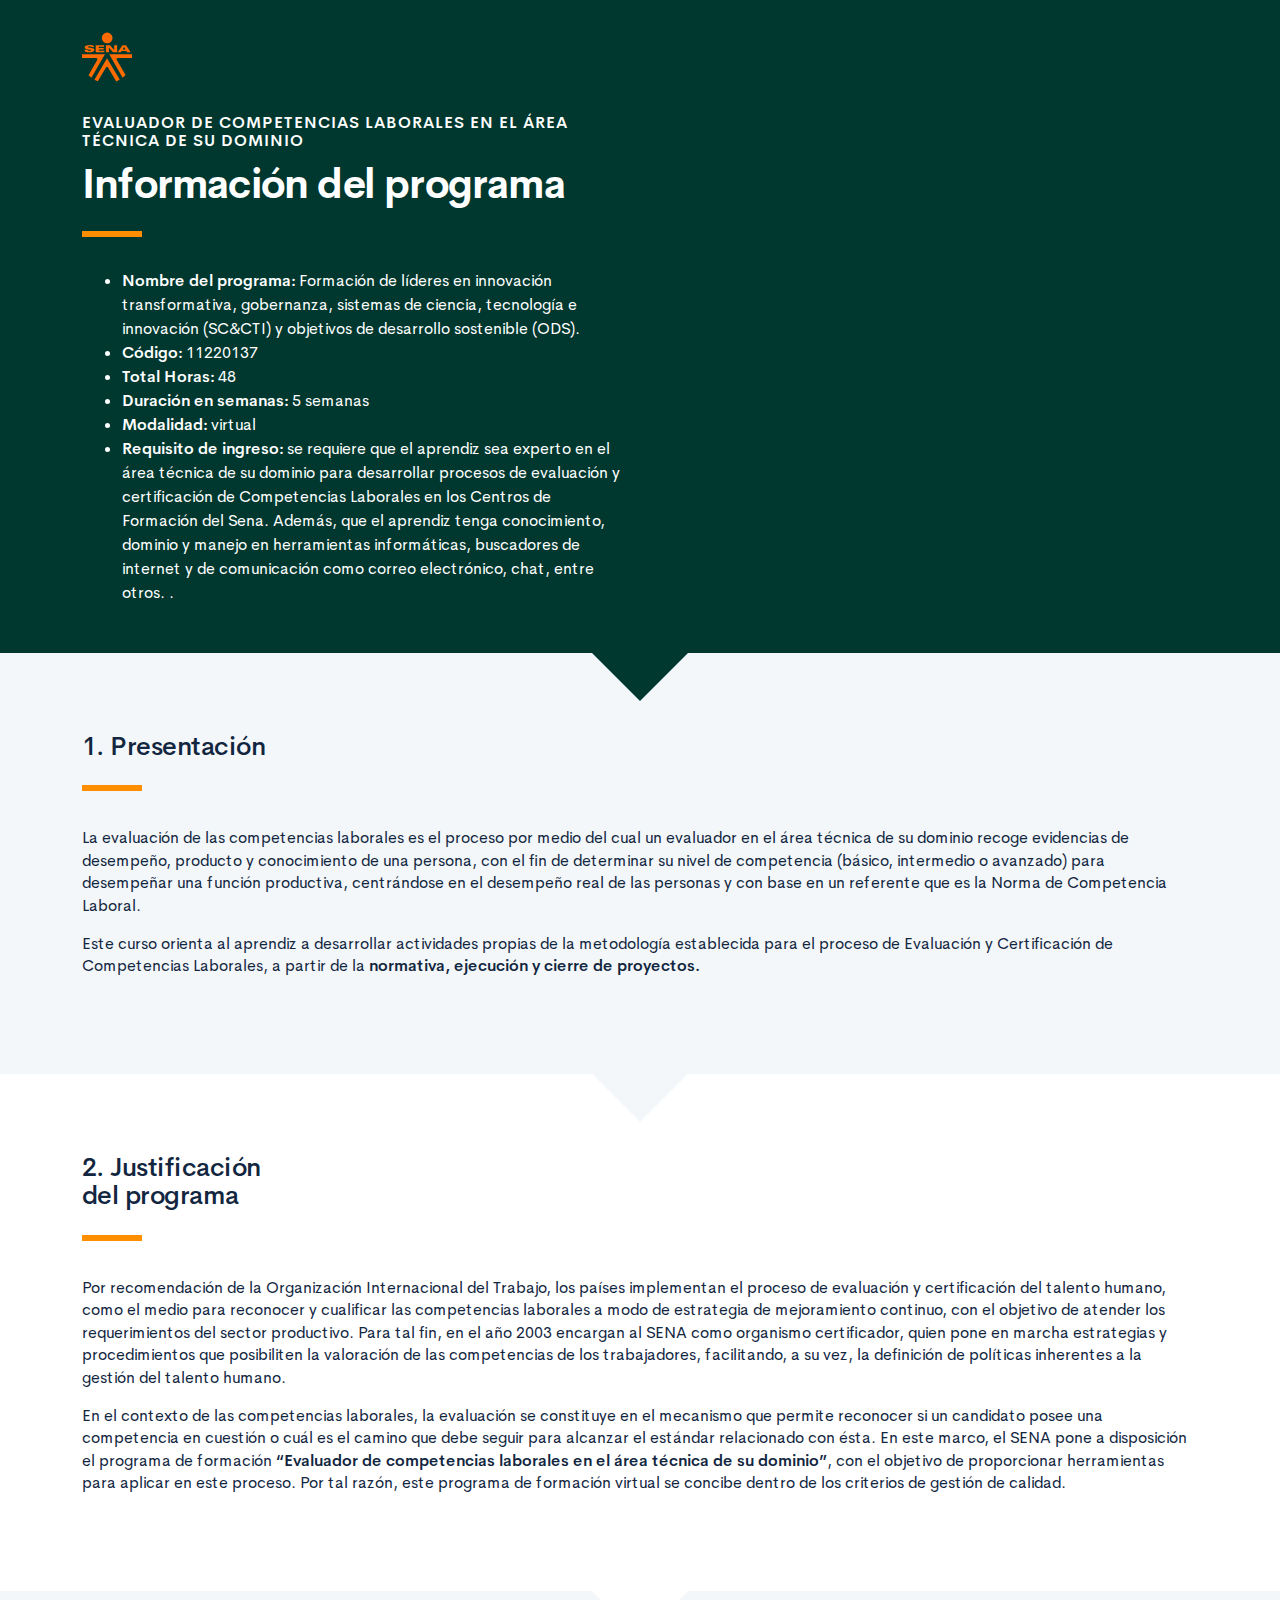
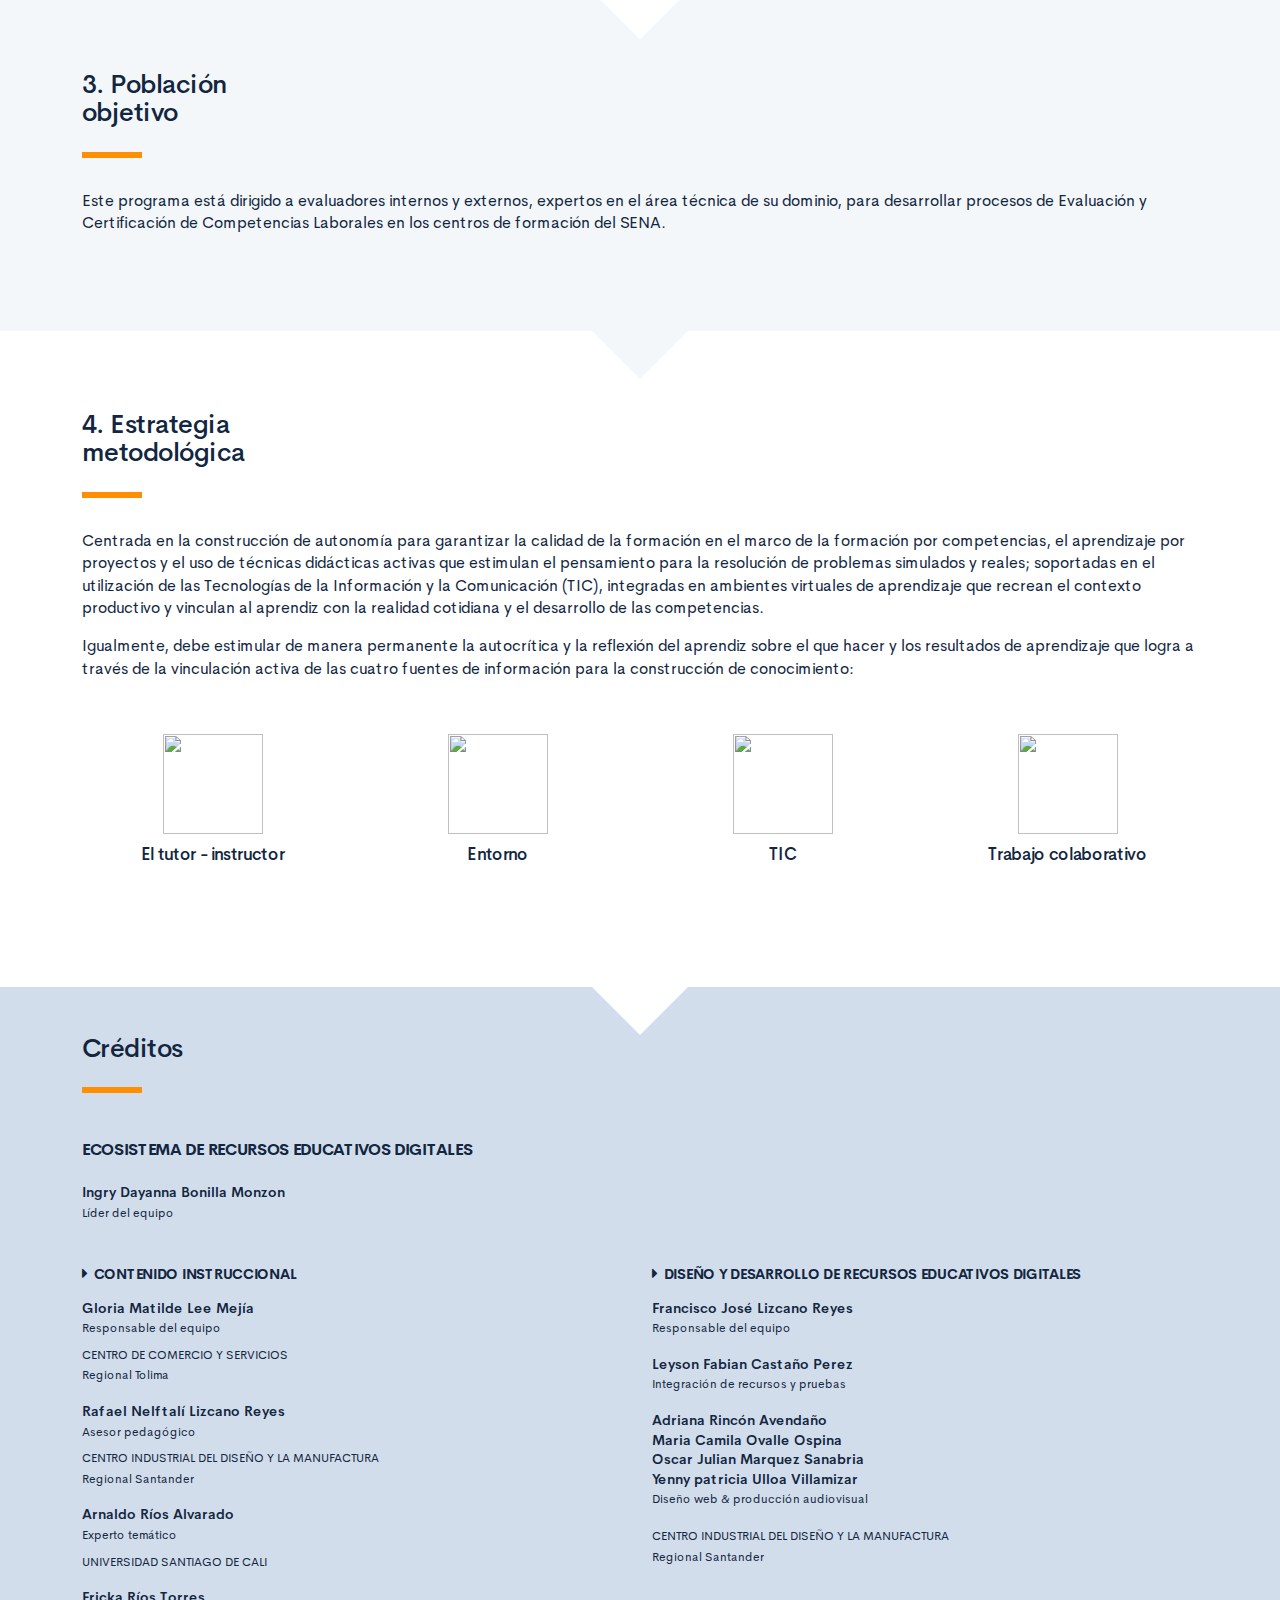
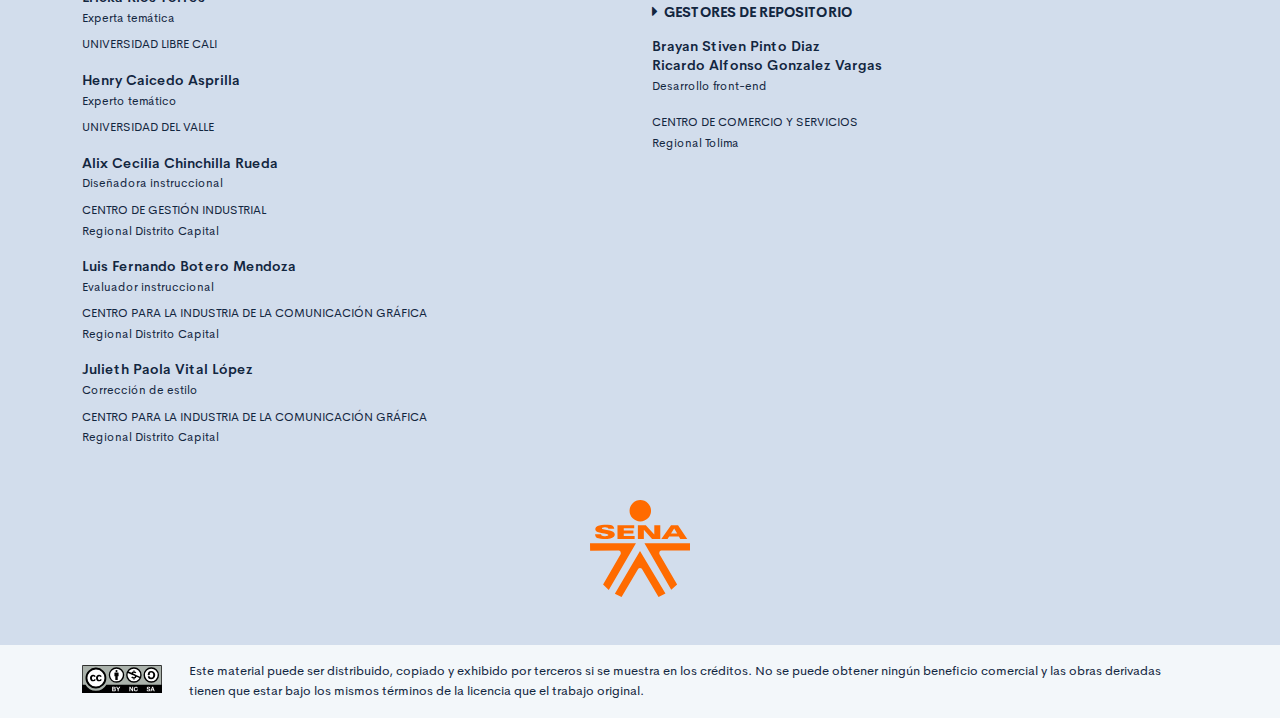
==== public/info.html @ a9b23353 "Ajuste código" ====
<!DOCTYPE html>
<html lang="es">
    <head>
        <meta charset="UTF-8">
        <meta name="viewport" content="width=device-width, user-scalable=no, initial-scale=1.0, maximum-scale=1.0, minimum-scale=1.0">
        <title>Gobernanza: Formación de líderes en innovación transformativa, gobernanza, sistemas de ciencia, tecnología e innovación (SC&CTI) y objetivos de desarrollo sostenible (ODS).</title>
        <meta meta name="description" content="Material de formación gubernanza">
        <link rel="icon" type="image/svg+xml" href="assets/images/logos/senaLogo.svg">
        <link rel="stylesheet" href="assets/fonts/feather/feather.css">
        <link rel="stylesheet" href="assets/fonts/fontawesome/css/font-awesome.css">
        <link href="assets/css/fancybox.css" rel="stylesheet">
        <link href="assets/css/animate.css" rel="stylesheet">
        <link rel="stylesheet" href="assets/css/main.css">
    </head>
    <body class="theme-dark page-header-textura" id="page-home">
        <header class="curso-presentacion page-header" id="CursoPresentacion">
            <div class="page-textura">
                <div class="container">
                    <div class="curso-topbar justify-content-center justify-content-md-start"><a class="curso-topbar__logo"><svg xmlns="http://www.w3.org/2000/svg" width="168.273" height="164.177" viewBox="0 0 168.273 164.177">
                                <path id="SENA_LOGO" data-name="SENA LOGO" d="M85.349,1a18.09,18.09,0,1,0,18.09,18.09h0A18.1,18.1,0,0,0,85.349,1ZM25.617,42.983a33.722,33.722,0,0,0-9.386,1.024,11.156,11.156,0,0,0-5.12,2.56A5.346,5.346,0,0,0,10.086,52.2c.683,1.707,2.56,2.9,4.608,3.584,4.437,1.536,9.386,1.877,13.994,2.731a5.1,5.1,0,0,1,2.389,1.024,1.369,1.369,0,0,1-.683,2.048,9.146,9.146,0,0,1-5.291.683A8.354,8.354,0,0,1,20.5,61.244a1.962,1.962,0,0,1-.853-2.389H9.233A7.663,7.663,0,0,0,10.6,63.463a7.59,7.59,0,0,0,4.267,2.389A28.541,28.541,0,0,0,23.4,66.876,52.426,52.426,0,0,0,35,66.023a11.043,11.043,0,0,0,5.8-2.9,5.358,5.358,0,0,0-1.365-8.533,21.267,21.267,0,0,0-5.8-2.048c-3.072-.683-5.973-1.024-9.045-1.536a9.114,9.114,0,0,1-3.072-.853,1.226,1.226,0,0,1,0-2.219,9.369,9.369,0,0,1,4.437-.683,10.554,10.554,0,0,1,4.608.853A1.877,1.877,0,0,1,31.59,49.81h9.9a5.669,5.669,0,0,0-1.195-3.584A8.875,8.875,0,0,0,35.515,43.5c-3.584-.341-6.827-.512-9.9-.512Zm21.333.683V67.217H75.792V62.1H57.531V57.489H73.744V52.54H57.531V48.786H75.109v-5.12Zm47.615,0H81.253V67.217H91.322V51.346l13.824,15.872h13.824V43.666H108.9v15.7Zm42.495,0L120.676,67.217h10.581l2.56-4.267H150.2l2.389,4.267h11.776l-15.53-23.551ZM142.35,49.3l5.12,8.533h-10.41ZM.7,74.044l.171,12.8L49,86.673c2.389.512,3.925,2.048,3.413,5.8l-29.7,51.711,9.557,9.045L78.01,74.044Zm91.646,0L137.4,152.89l9.9-8.874L117.433,92.3c-.512-3.584.853-5.291,3.413-5.8l48.127.171V74.044ZM84.837,87.185,42.512,159.546l11.264,5.461,28.159-47.615a4.283,4.283,0,0,1,2.9-1.195,4.681,4.681,0,0,1,3.072,1.195l28.159,47.786,11.605-5.973Z" transform="translate(-0.7 -1)" fill="#FF6B00" />
                            </svg>
                        </a></div>
                    <div class="curso-portada">
                        <div class="row align-items-center">
                            <div class="col-12 col-lg-6">
                                <h3 class="curso-subtitulo">Evaluador de competencias laborales en el área técnica de su dominio</h3>
                                <h1 class="curso-titulo">Información del programa</h1>
                                <div class="brand-line-primary"></div>
                                <p class="curso-descripcion">
                                <ul class="bg-brand-color-dark text-white">
                                    <li> <span><strong>Nombre del programa:</strong> Formación de líderes en innovación transformativa, gobernanza, sistemas de ciencia, tecnología e innovación (SC&CTI) y objetivos de desarrollo sostenible (ODS).</span></li>
                                    <li> <span><strong>Código:</strong> 11220137</span></li>
                                    <li> <span><strong>Total Horas:</strong> 48</span></li>
                                    <li> <span><strong>Duración en semanas:</strong> 5 semanas</span></li>
                                    <li> <span><strong>Modalidad:</strong> virtual</span></li>
                                    <li> <span><strong>Requisito de ingreso:</strong> se requiere que el aprendiz sea experto en el área técnica de su dominio para desarrollar procesos de evaluación y certificación de Competencias Laborales en los Centros de Formación del Sena. Además, que el aprendiz tenga conocimiento, dominio y manejo en herramientas informáticas, buscadores de internet y de comunicación como correo electrónico, chat, entre otros. </i>.</span></li>
                                </ul>
                                </p>
                            </div>
                            <div class="col-12 col-lg-6">
                                <div class="embed-responsive embed-responsive-16by9"><iframe class="embed-responsive-item" width="560" height="315" src="https://www.youtube.com/embed/yAttOSxoYdc" frameborder="0" allow="accelerometer; autoplay; encrypted-media; gyroscope; picture-in-picture" allowfullscreen=""> </iframe></div>
                            </div>
                        </div>
                    </div>
                </div>
            </div>
        </header>
        <section class="section section-dark" id="Presentacion">
            <div class="container">
                <h1> 1. Presentación</h1>
                <div class="brand-line-primary"></div>
                <p class="mt-5">La evaluación de las competencias laborales es el proceso por medio del cual un evaluador en el área técnica de su dominio recoge evidencias de desempeño, producto y conocimiento de una persona, con el fin de determinar su nivel de competencia (básico, intermedio o avanzado) para desempeñar una función productiva, centrándose en el desempeño real de las personas y con base en un referente que es la Norma de Competencia Laboral.</p>
                <p>Este curso orienta al aprendiz a desarrollar actividades propias de la metodología establecida para el proceso de Evaluación y Certificación de Competencias Laborales, a partir de la <strong>normativa, ejecución y cierre de proyectos.</strong> </p>
            </div>
        </section>
        <section class="section section-light" id="Justificacion">
            <div class="container">
                <h1> 2. Justificación<br> del programa</h1>
                <div class="brand-line-primary"></div>
                <p class="mt-5">Por recomendación de la Organización Internacional del Trabajo, los países implementan el proceso de evaluación y certificación del talento humano, como el medio para reconocer y cualificar las competencias laborales a modo de estrategia de mejoramiento continuo, con el objetivo de atender los requerimientos del sector productivo. Para tal fin, en el año 2003 encargan al SENA como organismo certificador, quien pone en marcha estrategias y procedimientos que posibiliten la valoración de las competencias de los trabajadores, facilitando, a su vez, la definición de políticas inherentes a la gestión del talento humano.</p>
                <p>En el contexto de las competencias laborales, la evaluación se constituye en el mecanismo que permite reconocer si un candidato posee una competencia en cuestión o cuál es el camino que debe seguir para alcanzar el estándar relacionado con ésta. En este marco, el SENA pone a disposición el programa de formación <strong>“Evaluador de competencias laborales en el área técnica de su dominio”</strong>, con el objetivo de proporcionar herramientas para aplicar en este proceso. Por tal razón, este programa de formación virtual se concibe dentro de los criterios de gestión de calidad.</p>
            </div>
        </section>
        <section class="section section-dark" id="Poblacion">
            <div class="container">
                <h1> 3. Población <br>objetivo</h1>
                <div class="brand-line-primary"></div>
                <p>Este programa está dirigido a evaluadores internos y externos, expertos en el área técnica de su dominio, para desarrollar procesos de Evaluación y Certificación de Competencias Laborales en los centros de formación del SENA.</p>
            </div>
        </section>
        <section class="section section-light" id="Estrategia">
            <div class="container">
                <h1>4. Estrategia <br>metodológica</h1>
                <div class="brand-line-primary"></div>
                <p>Centrada en la construcción de autonomía para garantizar la calidad de la formación en el marco de la formación por competencias, el aprendizaje por proyectos y el uso de técnicas didácticas activas que estimulan el pensamiento para la resolución de problemas simulados y reales; soportadas en el utilización de las Tecnologías de la Información y la Comunicación (TIC), integradas en ambientes virtuales de aprendizaje que recrean el contexto productivo y vinculan al aprendiz con la realidad cotidiana y el desarrollo de las competencias. </p>
                <p>Igualmente, debe estimular de manera permanente la autocrítica y la reflexión del aprendiz sobre el que hacer y los resultados de aprendizaje que logra a través de la vinculación activa de las cuatro fuentes de información para la construcción de conocimiento: </p>
                <div class="row mt-4">
                    <article class="col-md-6 col-lg-3 my-2">
                        <div class="box bg-gray-200 d-flex flex-column justify-content-center align-items-center p-4 rounded-lg"><img class="img-fluid" src="assets/images/info/tutor.svg" style="width: 100px; height: 100px;">
                            <h3 class="my-3">El tutor - instructor</h3>
                        </div>
                    </article>
                    <article class="col-md-6 col-lg-3 my-2">
                        <div class="box bg-gray-200 d-flex flex-column justify-content-center align-items-center p-4 rounded-lg"><img class="img-fluid" src="assets/images/info/entorno.svg" style="width: 100px; height: 100px;">
                            <h3 class="my-3">Entorno</h3>
                        </div>
                    </article>
                    <article class="col-md-6 col-lg-3 my-2">
                        <div class="box bg-gray-200 d-flex flex-column justify-content-center align-items-center p-4 rounded-lg"><img class="img-fluid" src="assets/images/info/tic.svg" style="width: 100px; height: 100px;">
                            <h3 class="my-3">TIC</h3>
                        </div>
                    </article>
                    <article class="col-md-6 col-lg-3 my-2">
                        <div class="box bg-gray-200 d-flex flex-column justify-content-center align-items-center p-4 rounded-lg" style="height: 100%;"><img class="img-fluid" src="assets/images/info/colaborativo.svg" style="width: 100px; height: 100px;">
                            <h3 class="my-3">Trabajo colaborativo</h3>
                        </div>
                    </article>
                </div>
            </div>
        </section>
        <footer class="footer" id="Creditos">
            <div class="container">
                <h1>Créditos </h1>
                <div class="brand-line-primary"></div>
                <div class="row">
                    <div class="col-12 col-md-5">
                        <h3 class="footer-subtitulo mb-4">ECOSISTEMA DE RECURSOS EDUCATIVOS DIGITALES </h3>
                        <p class="footer-texto mb-2"><strong>Ingry Dayanna Bonilla Monzon </strong><br /> <span class="text-small">Líder del equipo</span></p>
                    </div>
                </div>
                <div class="row mt-5">
                    <div class="col-12 col-md-6">
                        <h4 class="footer-subtitulo-2 mt-0">
                            <div class="fa fa-caret-right mr-2"></div>Contenido Instruccional
                        </h4>
                        <p class="footer-texto mb-2"><strong>Gloria Matilde Lee Mejía </strong><br /> <span class="text-small">Responsable del equipo</span></p>
                        <p class="footer-texto"><span class="text-small text-uppercase">Centro de Comercio y Servicios</span><br /><span class="text-small">Regional Tolima</span></p>
                        <p class="footer-texto mb-2"><strong>Rafael Nelftalí Lizcano Reyes</strong><br /> <span class="text-small">Asesor pedagógico<br /></span></p>
                        <p class="footer-texto"><span class="text-small text-uppercase">CENTRO INDUSTRIAL DEL DISEÑO Y LA MANUFACTURA </span><br /><span class="text-small">Regional Santander </span></p>
                        <p class="footer-texto mb-2"><strong>Arnaldo Ríos Alvarado</strong><br /><span class="text-small">Experto temático<br /></span></p>
                        <p class="footer-texto"><span class="text-small text-uppercase">Universidad Santiago de Cali</span></p>
                        <p class="footer-texto mb-2"><strong>Ericka Ríos Torres</strong><br /> <span class="text-small">Experta temática<br /></span></p>
                        <p class="footer-texto"><span class="text-small text-uppercase">Universidad Libre Cali</span></p>
                        <p class="footer-texto mb-2"><strong>Henry Caicedo Asprilla</strong><br /> <span class="text-small">Experto temático<br /></span></p>
                        <p class="footer-texto"><span class="text-small text-uppercase">Universidad del Valle</span></p>
                        <p class="footer-texto mb-2"><strong>Alix Cecilia Chinchilla Rueda</strong><br /> <span class="text-small">Diseñadora instruccional<br /></span></p>
                        <p class="footer-texto"><span class="text-small text-uppercase">Centro de Gestión Industrial</span><br /><span class="text-small">Regional Distrito Capital</span></p>
                        <p class="footer-texto mb-2"><strong>Luis Fernando Botero Mendoza</strong><br /> <span class="text-small">Evaluador instruccional<br /></span></p>
                        <p class="footer-texto"><span class="text-small text-uppercase">Centro para la Industria de la Comunicación Gráfica</span><br /><span class="text-small">Regional Distrito Capital</span></p>
                        <p class="footer-texto mb-2"><strong>Julieth Paola Vital López</strong><br /> <span class="text-small">Corrección de estilo<br /></span></p>
                        <p class="footer-texto"><span class="text-small text-uppercase">Centro para la Industria de la Comunicación Gráfica</span><br /><span class="text-small">Regional Distrito Capital </span></p>
                    </div>
                    <div class="col-12 col-md-6">
                        <h4 class="footer-subtitulo-2 mt-0">
                            <div class="fa fa-caret-right mr-2"></div>Diseño y desarrollo de recursos educativos digitales
                        </h4>
                        <p class="footer-texto"><strong>Francisco José Lizcano Reyes </strong><br /> <span class="text-small">Responsable del equipo<br /></span></p>
                        <p class="footer-texto"><strong>Leyson Fabian Castaño Perez</strong><br /> <span class="text-small">Integración de recursos y pruebas<br /></span></p>
                        <p class="footer-texto"> <strong>Adriana Rincón Avendaño</strong><br />
                            <strong>Maria Camila Ovalle Ospina </strong><br />
                            <strong>Oscar Julian Marquez Sanabria</strong><br />
                            <strong>Yenny patricia Ulloa Villamizar</strong><br /><span class="text-small">Diseño web & producción audiovisual<br /></span></p>
                        <p class="footer-texto"><span class="text-small text-uppercase">CENTRO INDUSTRIAL DEL DISEÑO Y LA MANUFACTURA </span><br /><span class="text-small">Regional Santander</span></p>
                        <h4 class="footer-subtitulo-2 mt-5">
                            <div class="fa fa-caret-right mr-2"></div>Gestores de repositorio
                        </h4>
                        <p class="footer-texto"><strong>Brayan Stiven Pinto Diaz</strong><br />
                            <strong>Ricardo Alfonso Gonzalez Vargas</strong><br /> <span class="text-small">Desarrollo front-end<br /></span></p>
                        <p class="footer-texto"><span class="text-small text-uppercase">Centro de comercio y servicios </span><br /><span class="text-small">Regional Tolima </span></p>
                    </div>
                </div>
                <div class="row justify-content-center align-items-center mt-5"><img src="assets/images/logos/senaLogo.svg" style="max-width:100px" /></div>
            </div>
        </footer>
        <section id="cc">
            <div class="container">
                <div class="d-flex flex-column flex-sm-row"><span class="pr-3"><i class="icon cc"></i></span><span>Este material puede ser distribuido, copiado y exhibido por terceros si se muestra en los créditos. No se puede obtener ningún beneficio comercial y las obras derivadas tienen que estar bajo los mismos términos de la licencia que el trabajo original.</span></div>
            </div>
        </section>
    </body>
</html>
---- public/assets/fonts/feather/feather.css ----
@font-face {
  font-family: 'Feather';
  src:
    url('fonts/Feather.ttf?sdxovp') format('truetype'),
    url('fonts/Feather.woff?sdxovp') format('woff'),
    url('fonts/Feather.svg?sdxovp#Feather') format('svg');
  font-weight: normal;
  font-style: normal;
}

.fe {
  /* use !important to prevent issues with browser extensions that change fonts */
  font-family: 'Feather' !important;
  speak: none;
  font-style: normal;
  font-weight: normal;
  font-variant: normal;
  text-transform: none;
  line-height: 1;

  /* Better Font Rendering =========== */
  -webkit-font-smoothing: antialiased;
  -moz-osx-font-smoothing: grayscale;
}

.fe-activity:before {
  content: "\e900";
}
.fe-airplay:before {
  content: "\e901";
}
.fe-alert-circle:before {
  content: "\e902";
}
.fe-alert-octagon:before {
  content: "\e903";
}
.fe-alert-triangle:before {
  content: "\e904";
}
.fe-align-center:before {
  content: "\e905";
}
.fe-align-justify:before {
  content: "\e906";
}
.fe-align-left:before {
  content: "\e907";
}
.fe-align-right:before {
  content: "\e908";
}
.fe-anchor:before {
  content: "\e909";
}
.fe-aperture:before {
  content: "\e90a";
}
.fe-archive:before {
  content: "\e90b";
}
.fe-arrow-down:before {
  content: "\e90c";
}
.fe-arrow-down-circle:before {
  content: "\e90d";
}
.fe-arrow-down-left:before {
  content: "\e90e";
}
.fe-arrow-down-right:before {
  content: "\e90f";
}
.fe-arrow-left:before {
  content: "\e910";
}
.fe-arrow-left-circle:before {
  content: "\e911";
}
.fe-arrow-right:before {
  content: "\e912";
}
.fe-arrow-right-circle:before {
  content: "\e913";
}
.fe-arrow-up:before {
  content: "\e914";
}
.fe-arrow-up-circle:before {
  content: "\e915";
}
.fe-arrow-up-left:before {
  content: "\e916";
}
.fe-arrow-up-right:before {
  content: "\e917";
}
.fe-at-sign:before {
  content: "\e918";
}
.fe-award:before {
  content: "\e919";
}
.fe-bar-chart:before {
  content: "\e91a";
}
.fe-bar-chart-2:before {
  content: "\e91b";
}
.fe-battery:before {
  content: "\e91c";
}
.fe-battery-charging:before {
  content: "\e91d";
}
.fe-bell:before {
  content: "\e91e";
}
.fe-bell-off:before {
  content: "\e91f";
}
.fe-bluetooth:before {
  content: "\e920";
}
.fe-bold:before {
  content: "\e921";
}
.fe-book:before {
  content: "\e922";
}
.fe-book-open:before {
  content: "\e923";
}
.fe-bookmark:before {
  content: "\e924";
}
.fe-box:before {
  content: "\e925";
}
.fe-briefcase:before {
  content: "\e926";
}
.fe-calendar:before {
  content: "\e927";
}
.fe-camera:before {
  content: "\e928";
}
.fe-camera-off:before {
  content: "\e929";
}
.fe-cast:before {
  content: "\e92a";
}
.fe-check:before {
  content: "\e92b";
}
.fe-check-circle:before {
  content: "\e92c";
}
.fe-check-square:before {
  content: "\e92d";
}
.fe-chevron-down:before {
  content: "\e92e";
}
.fe-chevron-left:before {
  content: "\e92f";
}
.fe-chevron-right:before {
  content: "\e930";
}
.fe-chevron-up:before {
  content: "\e931";
}
.fe-chevrons-down:before {
  content: "\e932";
}
.fe-chevrons-left:before {
  content: "\e933";
}
.fe-chevrons-right:before {
  content: "\e934";
}
.fe-chevrons-up:before {
  content: "\e935";
}
.fe-chrome:before {
  content: "\e936";
}
.fe-circle:before {
  content: "\e937";
}
.fe-clipboard:before {
  content: "\e938";
}
.fe-clock:before {
  content: "\e939";
}
.fe-cloud:before {
  content: "\e93a";
}
.fe-cloud-drizzle:before {
  content: "\e93b";
}
.fe-cloud-lightning:before {
  content: "\e93c";
}
.fe-cloud-off:before {
  content: "\e93d";
}
.fe-cloud-rain:before {
  content: "\e93e";
}
.fe-cloud-snow:before {
  content: "\e93f";
}
.fe-code:before {
  content: "\e940";
}
.fe-codepen:before {
  content: "\e941";
}
.fe-command:before {
  content: "\e942";
}
.fe-compass:before {
  content: "\e943";
}
.fe-copy:before {
  content: "\e944";
}
.fe-corner-down-left:before {
  content: "\e945";
}
.fe-corner-down-right:before {
  content: "\e946";
}
.fe-corner-left-down:before {
  content: "\e947";
}
.fe-corner-left-up:before {
  content: "\e948";
}
.fe-corner-right-down:before {
  content: "\e949";
}
.fe-corner-right-up:before {
  content: "\e94a";
}
.fe-corner-up-left:before {
  content: "\e94b";
}
.fe-corner-up-right:before {
  content: "\e94c";
}
.fe-cpu:before {
  content: "\e94d";
}
.fe-credit-card:before {
  content: "\e94e";
}
.fe-crop:before {
  content: "\e94f";
}
.fe-crosshair:before {
  content: "\e950";
}
.fe-database:before {
  content: "\e951";
}
.fe-delete:before {
  content: "\e952";
}
.fe-disc:before {
  content: "\e953";
}
.fe-dollar-sign:before {
  content: "\e954";
}
.fe-download:before {
  content: "\e955";
}
.fe-download-cloud:before {
  content: "\e956";
}
.fe-droplet:before {
  content: "\e957";
}
.fe-edit:before {
  content: "\e958";
}
.fe-edit-2:before {
  content: "\e959";
}
.fe-edit-3:before {
  content: "\e95a";
}
.fe-external-link:before {
  content: "\e95b";
}
.fe-eye:before {
  content: "\e95c";
}
.fe-eye-off:before {
  content: "\e95d";
}
.fe-facebook:before {
  content: "\e95e";
}
.fe-fast-forward:before {
  content: "\e95f";
}
.fe-feather:before {
  content: "\e960";
}
.fe-file:before {
  content: "\e961";
}
.fe-file-minus:before {
  content: "\e962";
}
.fe-file-plus:before {
  content: "\e963";
}
.fe-file-text:before {
  content: "\e964";
}
.fe-film:before {
  content: "\e965";
}
.fe-filter:before {
  content: "\e966";
}
.fe-flag:before {
  content: "\e967";
}
.fe-folder:before {
  content: "\e968";
}
.fe-folder-minus:before {
  content: "\e969";
}
.fe-folder-plus:before {
  content: "\e96a";
}
.fe-gift:before {
  content: "\e96b";
}
.fe-git-branch:before {
  content: "\e96c";
}
.fe-git-commit:before {
  content: "\e96d";
}
.fe-git-merge:before {
  content: "\e96e";
}
.fe-git-pull-request:before {
  content: "\e96f";
}
.fe-github:before {
  content: "\e970";
}
.fe-gitlab:before {
  content: "\e971";
}
.fe-globe:before {
  content: "\e972";
}
.fe-grid:before {
  content: "\e973";
}
.fe-hard-drive:before {
  content: "\e974";
}
.fe-hash:before {
  content: "\e975";
}
.fe-headphones:before {
  content: "\e976";
}
.fe-heart:before {
  content: "\e977";
}
.fe-help-circle:before {
  content: "\e978";
}
.fe-home:before {
  content: "\e979";
}
.fe-image:before {
  content: "\e97a";
}
.fe-inbox:before {
  content: "\e97b";
}
.fe-info:before {
  content: "\e97c";
}
.fe-instagram:before {
  content: "\e97d";
}
.fe-italic:before {
  content: "\e97e";
}
.fe-layers:before {
  content: "\e97f";
}
.fe-layout:before {
  content: "\e980";
}
.fe-life-buoy:before {
  content: "\e981";
}
.fe-link:before {
  content: "\e982";
}
.fe-link-2:before {
  content: "\e983";
}
.fe-linkedin:before {
  content: "\e984";
}
.fe-list:before {
  content: "\e985";
}
.fe-loader:before {
  content: "\e986";
}
.fe-lock:before {
  content: "\e987";
}
.fe-log-in:before {
  content: "\e988";
}
.fe-log-out:before {
  content: "\e989";
}
.fe-mail:before {
  content: "\e98a";
}
.fe-map:before {
  content: "\e98b";
}
.fe-map-pin:before {
  content: "\e98c";
}
.fe-maximize:before {
  content: "\e98d";
}
.fe-maximize-2:before {
  content: "\e98e";
}
.fe-menu:before {
  content: "\e98f";
}
.fe-message-circle:before {
  content: "\e990";
}
.fe-message-square:before {
  content: "\e991";
}
.fe-mic:before {
  content: "\e992";
}
.fe-mic-off:before {
  content: "\e993";
}
.fe-minimize:before {
  content: "\e994";
}
.fe-minimize-2:before {
  content: "\e995";
}
.fe-minus:before {
  content: "\e996";
}
.fe-minus-circle:before {
  content: "\e997";
}
.fe-minus-square:before {
  content: "\e998";
}
.fe-monitor:before {
  content: "\e999";
}
.fe-moon:before {
  content: "\e99a";
}
.fe-more-horizontal:before {
  content: "\e99b";
}
.fe-more-vertical:before {
  content: "\e99c";
}
.fe-move:before {
  content: "\e99d";
}
.fe-music:before {
  content: "\e99e";
}
.fe-navigation:before {
  content: "\e99f";
}
.fe-navigation-2:before {
  content: "\e9a0";
}
.fe-octagon:before {
  content: "\e9a1";
}
.fe-package:before {
  content: "\e9a2";
}
.fe-paperclip:before {
  content: "\e9a3";
}
.fe-pause:before {
  content: "\e9a4";
}
.fe-pause-circle:before {
  content: "\e9a5";
}
.fe-percent:before {
  content: "\e9a6";
}
.fe-phone:before {
  content: "\e9a7";
}
.fe-phone-call:before {
  content: "\e9a8";
}
.fe-phone-forwarded:before {
  content: "\e9a9";
}
.fe-phone-incoming:before {
  content: "\e9aa";
}
.fe-phone-missed:before {
  content: "\e9ab";
}
.fe-phone-off:before {
  content: "\e9ac";
}
.fe-phone-outgoing:before {
  content: "\e9ad";
}
.fe-pie-chart:before {
  content: "\e9ae";
}
.fe-play:before {
  content: "\e9af";
}
.fe-play-circle:before {
  content: "\e9b0";
}
.fe-plus:before {
  content: "\e9b1";
}
.fe-plus-circle:before {
  content: "\e9b2";
}
.fe-plus-square:before {
  content: "\e9b3";
}
.fe-pocket:before {
  content: "\e9b4";
}
.fe-power:before {
  content: "\e9b5";
}
.fe-printer:before {
  content: "\e9b6";
}
.fe-radio:before {
  content: "\e9b7";
}
.fe-refresh-ccw:before {
  content: "\e9b8";
}
.fe-refresh-cw:before {
  content: "\e9b9";
}
.fe-repeat:before {
  content: "\e9ba";
}
.fe-rewind:before {
  content: "\e9bb";
}
.fe-rotate-ccw:before {
  content: "\e9bc";
}
.fe-rotate-cw:before {
  content: "\e9bd";
}
.fe-rss:before {
  content: "\e9be";
}
.fe-save:before {
  content: "\e9bf";
}
.fe-scissors:before {
  content: "\e9c0";
}
.fe-search:before {
  content: "\e9c1";
}
.fe-send:before {
  content: "\e9c2";
}
.fe-server:before {
  content: "\e9c3";
}
.fe-settings:before {
  content: "\e9c4";
}
.fe-share:before {
  content: "\e9c5";
}
.fe-share-2:before {
  content: "\e9c6";
}
.fe-shield:before {
  content: "\e9c7";
}
.fe-shield-off:before {
  content: "\e9c8";
}
.fe-shopping-bag:before {
  content: "\e9c9";
}
.fe-shopping-cart:before {
  content: "\e9ca";
}
.fe-shuffle:before {
  content: "\e9cb";
}
.fe-sidebar:before {
  content: "\e9cc";
}
.fe-skip-back:before {
  content: "\e9cd";
}
.fe-skip-forward:before {
  content: "\e9ce";
}
.fe-slack:before {
  content: "\e9cf";
}
.fe-slash:before {
  content: "\e9d0";
}
.fe-sliders:before {
  content: "\e9d1";
}
.fe-smartphone:before {
  content: "\e9d2";
}
.fe-speaker:before {
  content: "\e9d3";
}
.fe-square:before {
  content: "\e9d4";
}
.fe-star:before {
  content: "\e9d5";
}
.fe-stop-circle:before {
  content: "\e9d6";
}
.fe-sun:before {
  content: "\e9d7";
}
.fe-sunrise:before {
  content: "\e9d8";
}
.fe-sunset:before {
  content: "\e9d9";
}
.fe-tablet:before {
  content: "\e9da";
}
.fe-tag:before {
  content: "\e9db";
}
.fe-target:before {
  content: "\e9dc";
}
.fe-terminal:before {
  content: "\e9dd";
}
.fe-thermometer:before {
  content: "\e9de";
}
.fe-thumbs-down:before {
  content: "\e9df";
}
.fe-thumbs-up:before {
  content: "\e9e0";
}
.fe-toggle-left:before {
  content: "\e9e1";
}
.fe-toggle-right:before {
  content: "\e9e2";
}
.fe-trash:before {
  content: "\e9e3";
}
.fe-trash-2:before {
  content: "\e9e4";
}
.fe-trending-down:before {
  content: "\e9e5";
}
.fe-trending-up:before {
  content: "\e9e6";
}
.fe-triangle:before {
  content: "\e9e7";
}
.fe-truck:before {
  content: "\e9e8";
}
.fe-tv:before {
  content: "\e9e9";
}
.fe-twitter:before {
  content: "\e9ea";
}
.fe-type:before {
  content: "\e9eb";
}
.fe-umbrella:before {
  content: "\e9ec";
}
.fe-underline:before {
  content: "\e9ed";
}
.fe-unlock:before {
  content: "\e9ee";
}
.fe-upload:before {
  content: "\e9ef";
}
.fe-upload-cloud:before {
  content: "\e9f0";
}
.fe-user:before {
  content: "\e9f1";
}
.fe-user-check:before {
  content: "\e9f2";
}
.fe-user-minus:before {
  content: "\e9f3";
}
.fe-user-plus:before {
  content: "\e9f4";
}
.fe-user-x:before {
  content: "\e9f5";
}
.fe-users:before {
  content: "\e9f6";
}
.fe-video:before {
  content: "\e9f7";
}
.fe-video-off:before {
  content: "\e9f8";
}
.fe-voicemail:before {
  content: "\e9f9";
}
.fe-volume:before {
  content: "\e9fa";
}
.fe-volume-1:before {
  content: "\e9fb";
}
.fe-volume-2:before {
  content: "\e9fc";
}
.fe-volume-x:before {
  content: "\e9fd";
}
.fe-watch:before {
  content: "\e9fe";
}
.fe-wifi:before {
  content: "\e9ff";
}
.fe-wifi-off:before {
  content: "\ea00";
}
.fe-wind:before {
  content: "\ea01";
}
.fe-x:before {
  content: "\ea02";
}
.fe-x-circle:before {
  content: "\ea03";
}
.fe-x-square:before {
  content: "\ea04";
}
.fe-youtube:before {
  content: "\ea05";
}
.fe-zap:before {
  content: "\ea06";
}
.fe-zap-off:before {
  content: "\ea07";
}
.fe-zoom-in:before {
  content: "\ea08";
}
.fe-zoom-out:before {
  content: "\ea09";
}
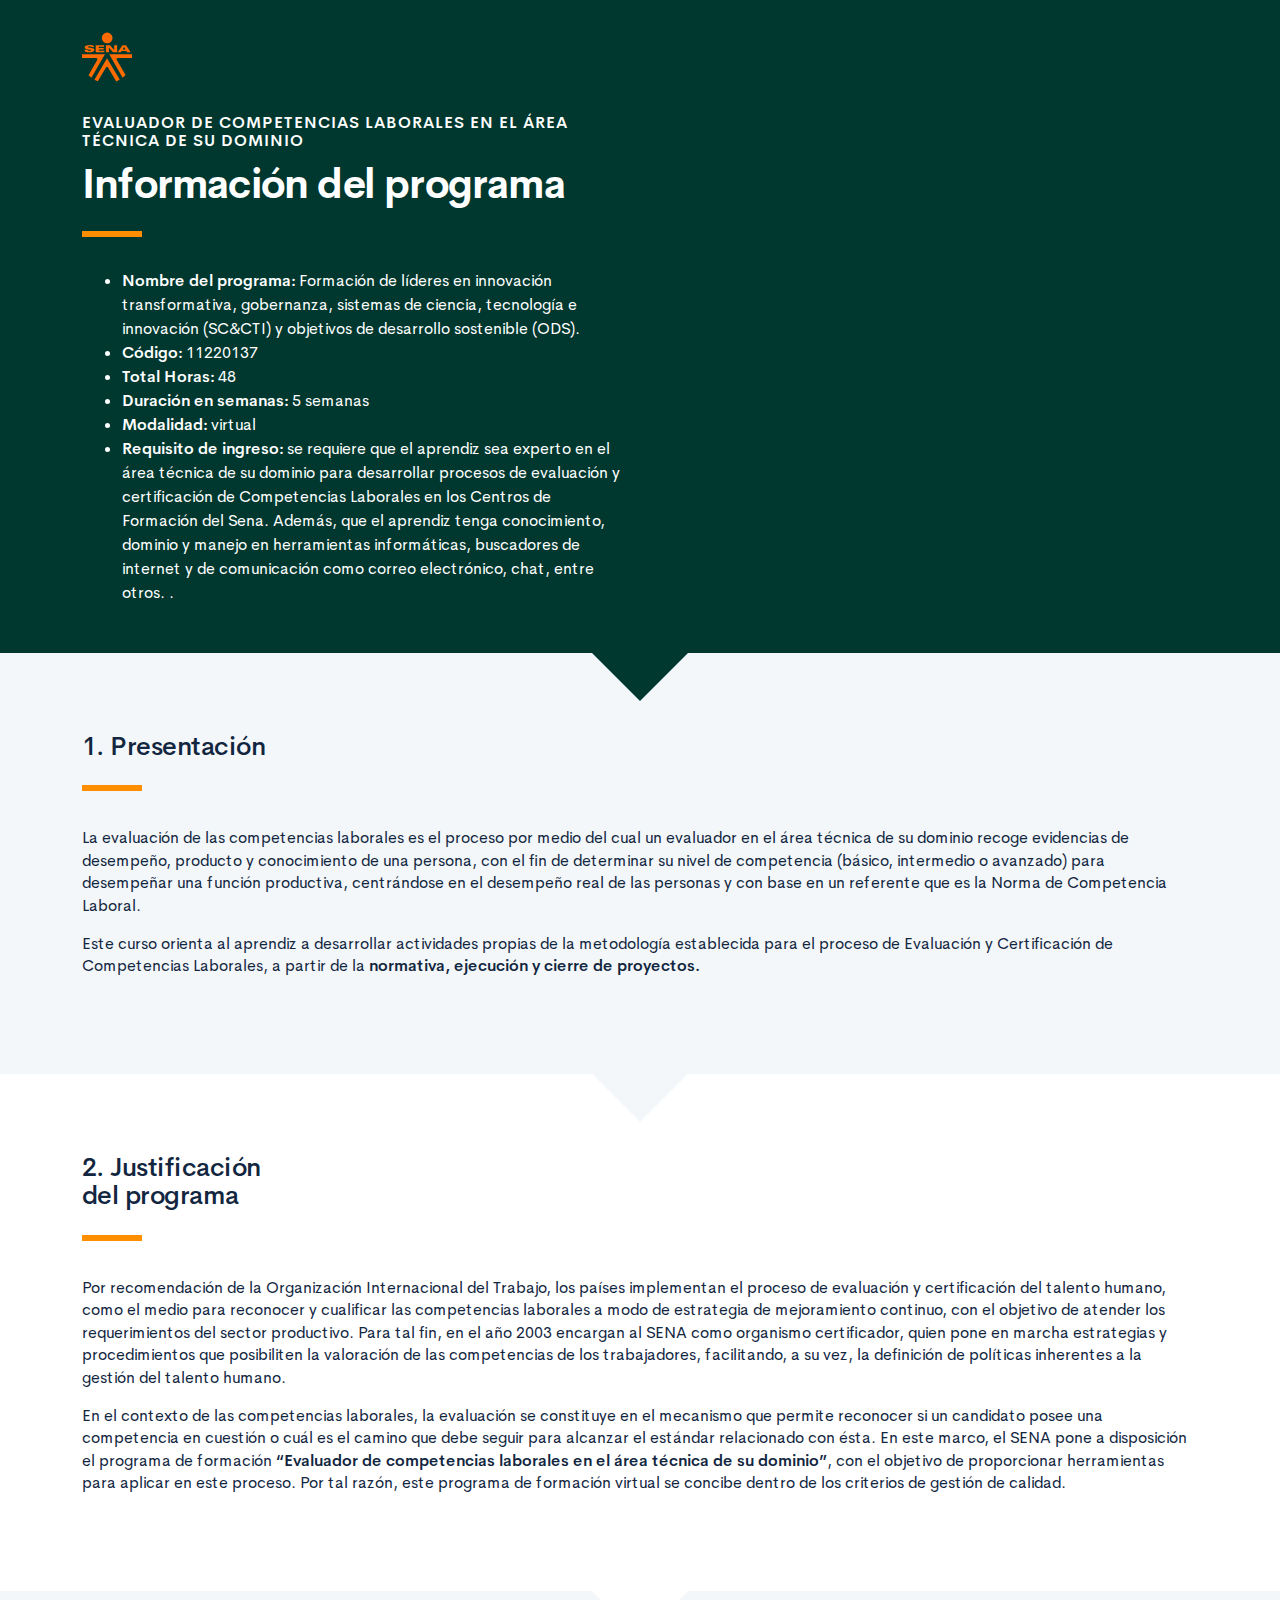
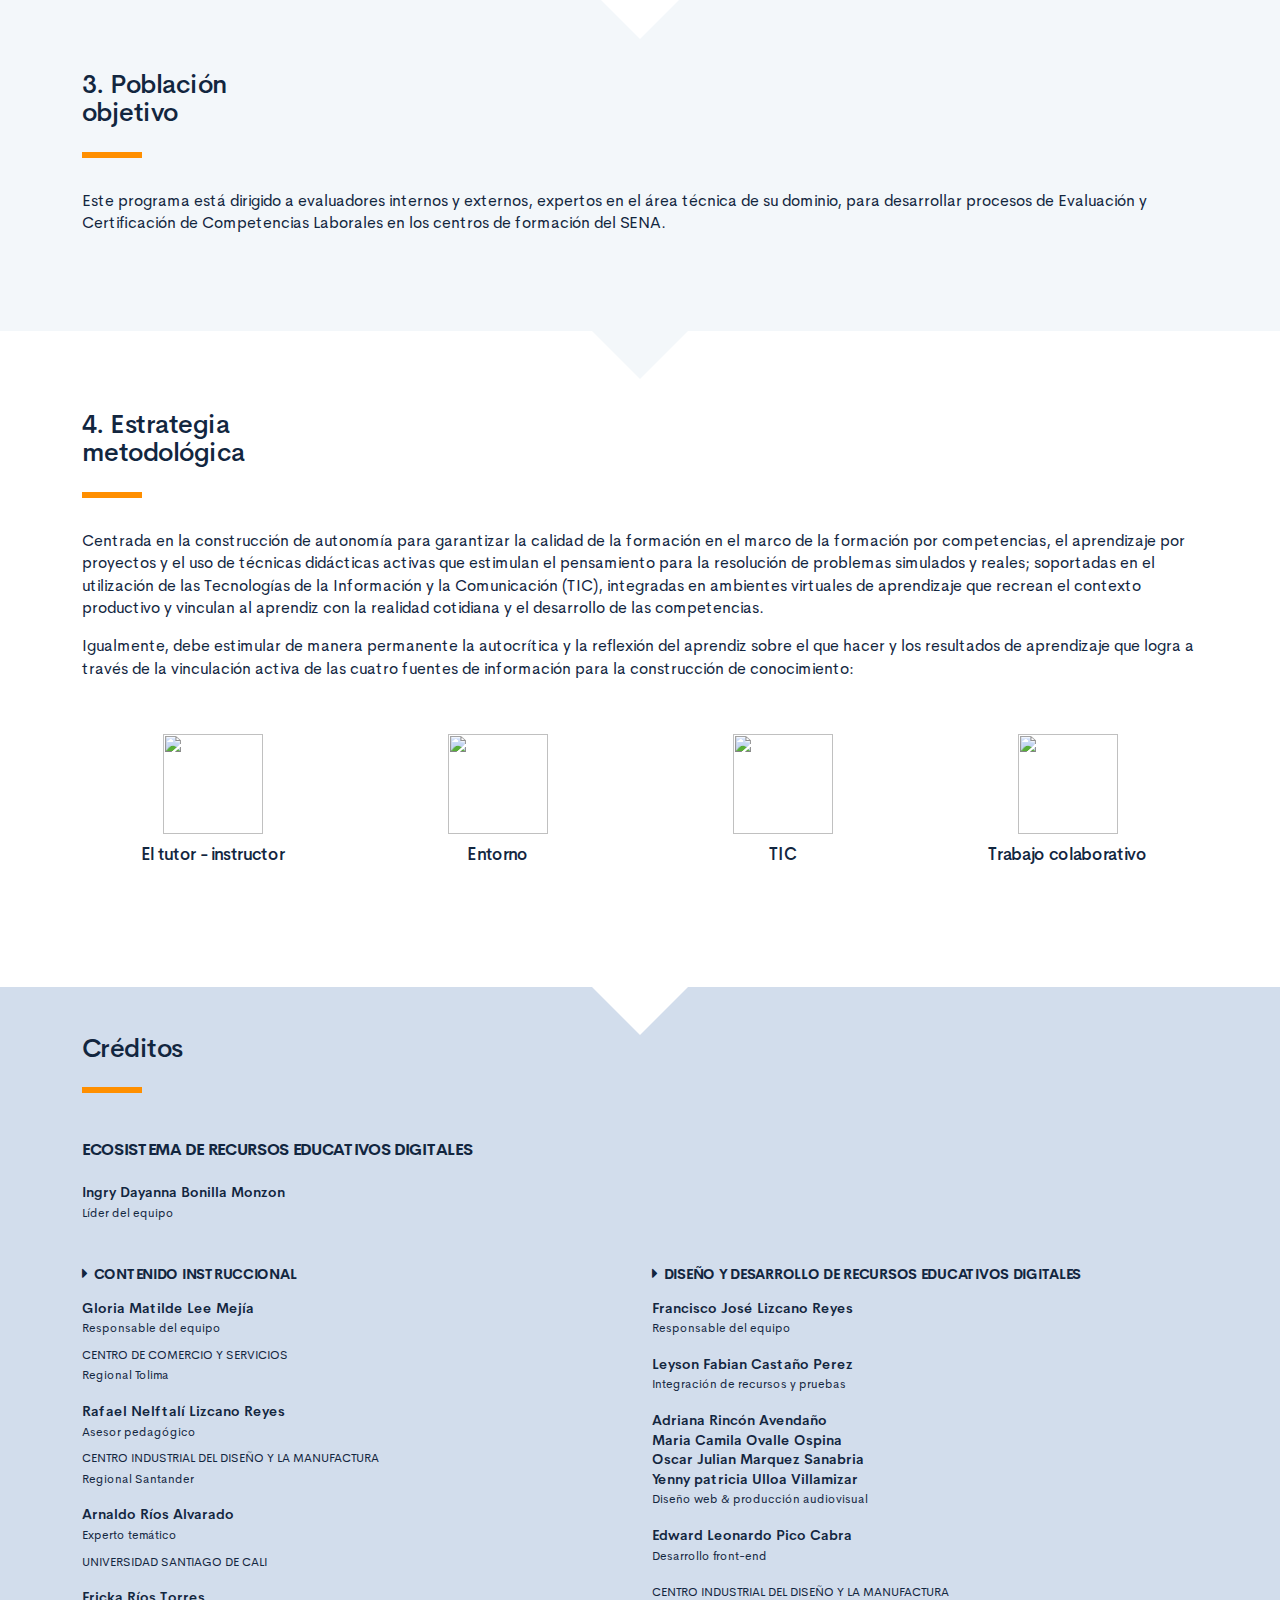
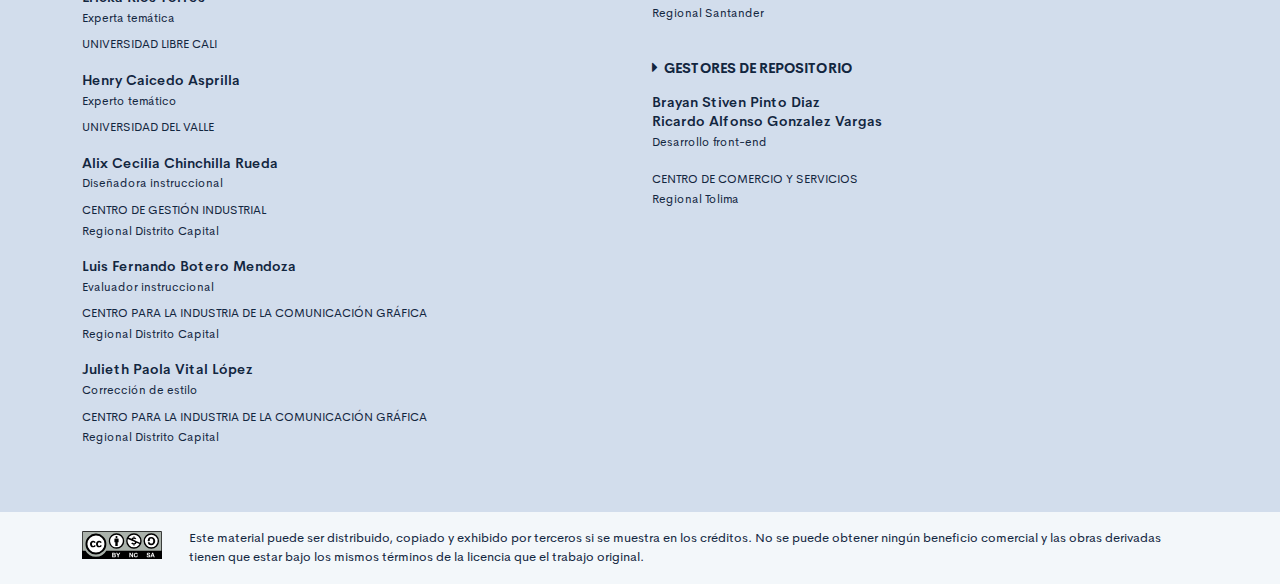
==== commit 6db3f99b: "Integración video" ====
--- a/public/info.html
+++ b/public/info.html
@@ -140,16 +140,16 @@
                             <strong>Maria Camila Ovalle Ospina </strong><br />
                             <strong>Oscar Julian Marquez Sanabria</strong><br />
                             <strong>Yenny patricia Ulloa Villamizar</strong><br /><span class="text-small">Diseño web & producción audiovisual<br /></span></p>
+                        <p class="footer-texto"><strong>Edward Leonardo Pico Cabra</strong><br /><span class="text-small">Desarrollo front-end<br /> </span></p>
                         <p class="footer-texto"><span class="text-small text-uppercase">CENTRO INDUSTRIAL DEL DISEÑO Y LA MANUFACTURA </span><br /><span class="text-small">Regional Santander</span></p>
                         <h4 class="footer-subtitulo-2 mt-5">
                             <div class="fa fa-caret-right mr-2"></div>Gestores de repositorio
                         </h4>
-                        <p class="footer-texto"><strong>Brayan Stiven Pinto Diaz</strong><br />
-                            <strong>Ricardo Alfonso Gonzalez Vargas</strong><br /> <span class="text-small">Desarrollo front-end<br /></span></p>
-                        <p class="footer-texto"><span class="text-small text-uppercase">Centro de comercio y servicios </span><br /><span class="text-small">Regional Tolima </span></p>
+                        <p class="footer-texto"><strong>Brayan Stiven Pinto Diaz </strong><br />
+                            <strong>Ricardo Alfonso Gonzalez Vargas </strong><br /> <span class="text-small">Desarrollo front-end<br /></span></p>
+                        <p class="footer-texto"><span class="text-small text-uppercase">Centro de comercio y servicios </span><br /><span class="text-small">Regional Tolima</span></p>
                     </div>
                 </div>
-                <div class="row justify-content-center align-items-center mt-5"><img src="assets/images/logos/senaLogo.svg" style="max-width:100px" /></div>
             </div>
         </footer>
         <section id="cc">
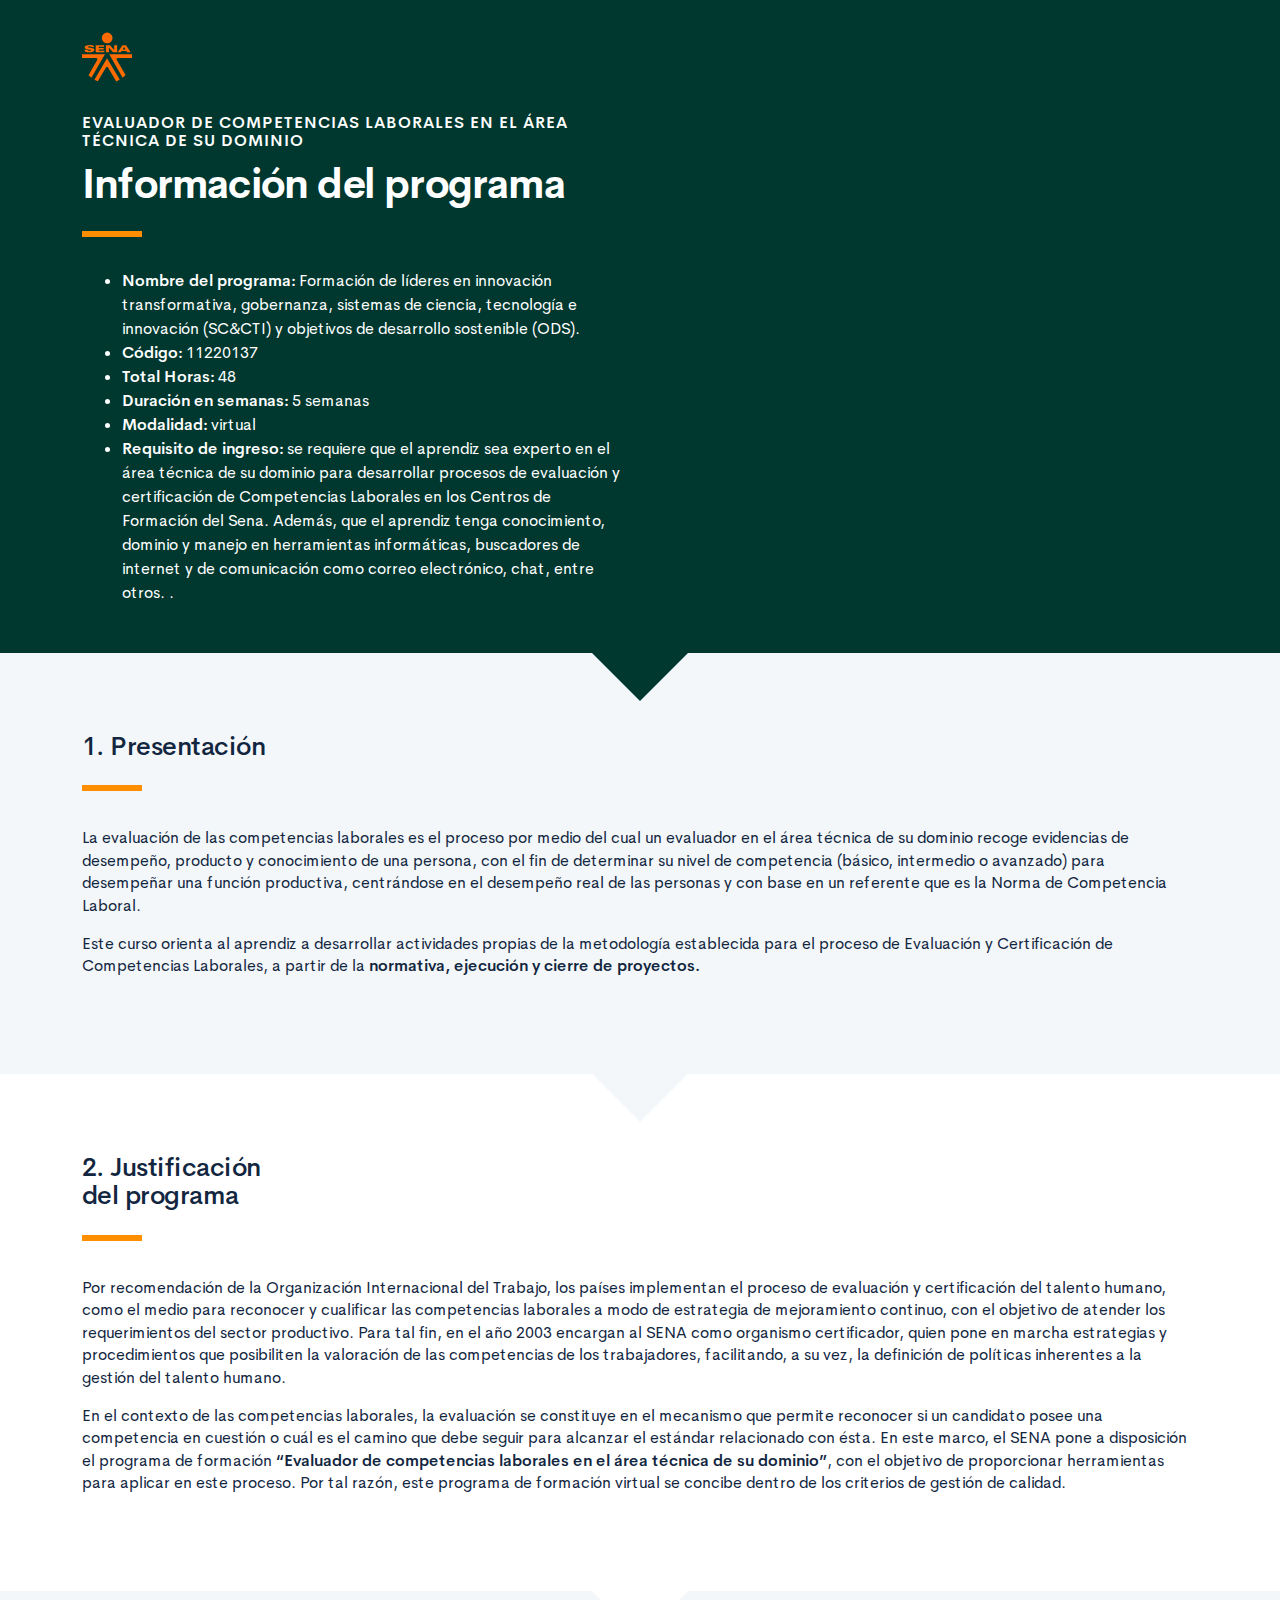
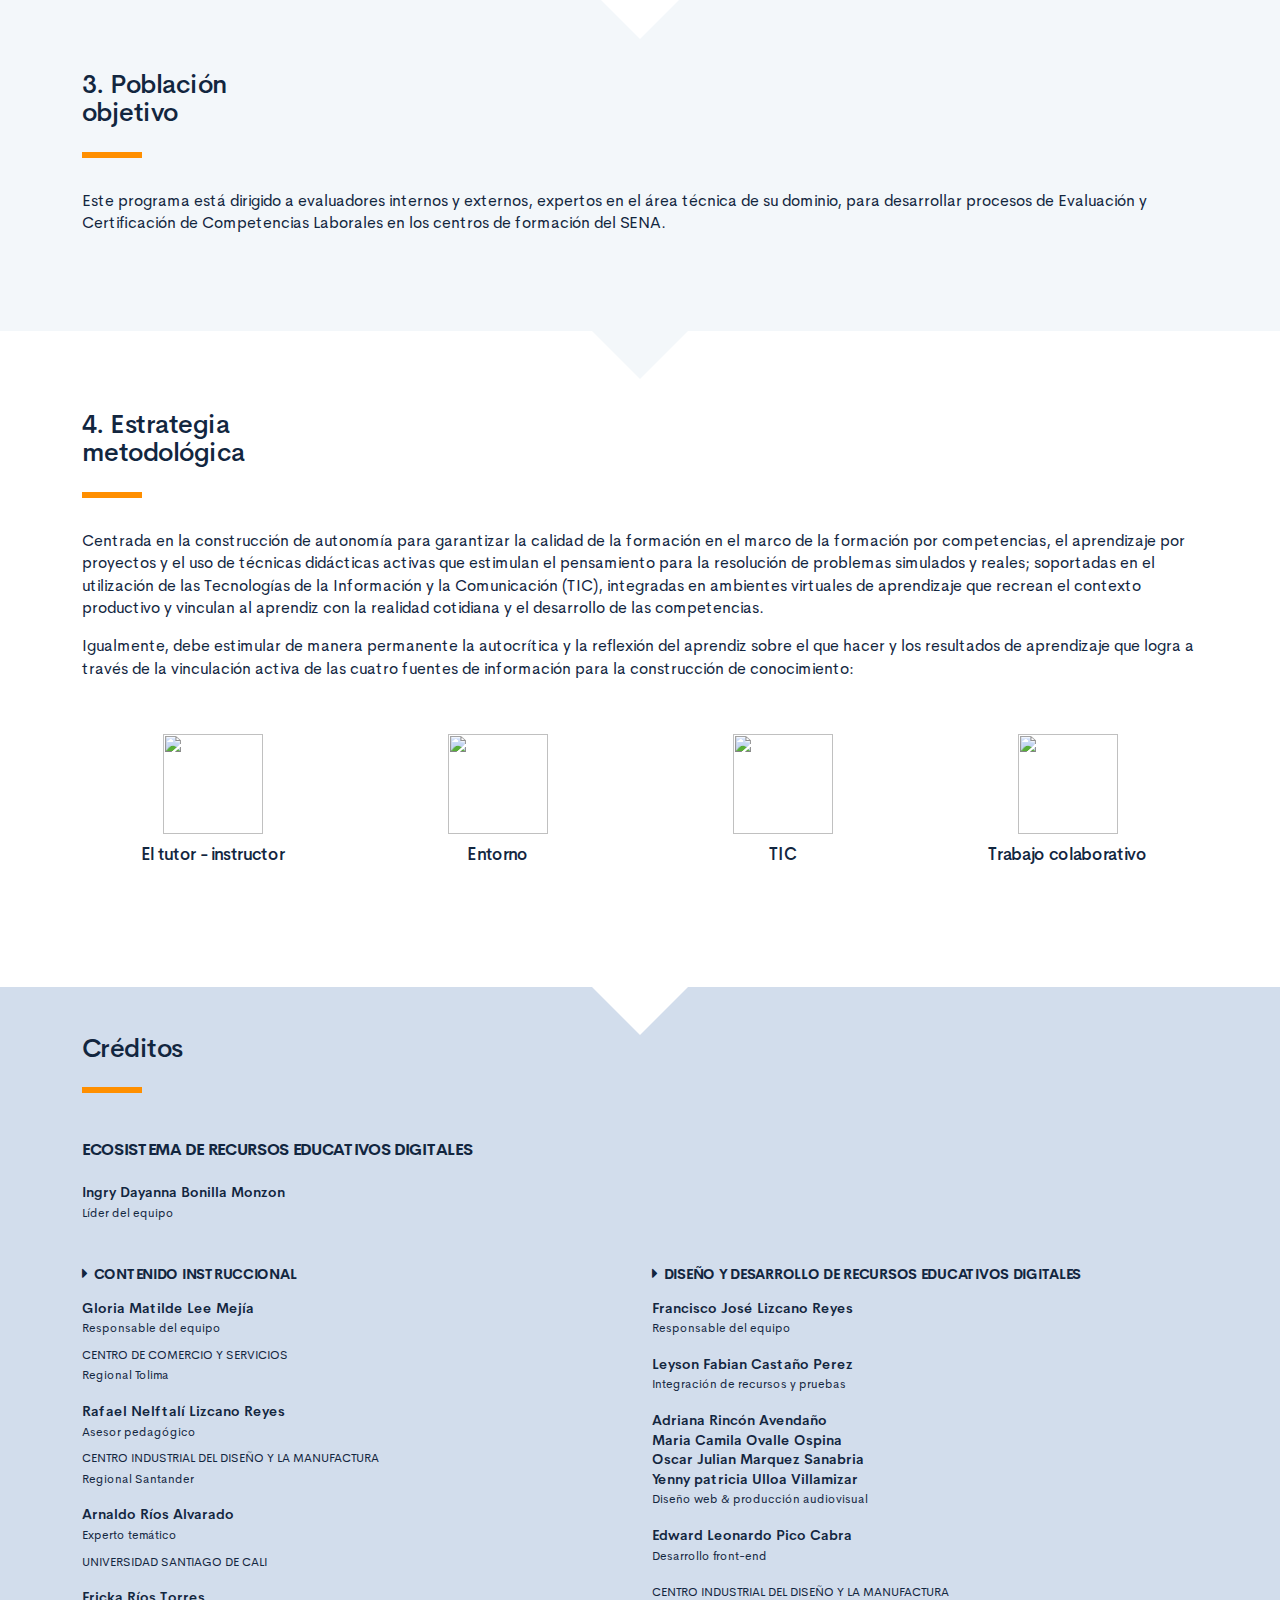
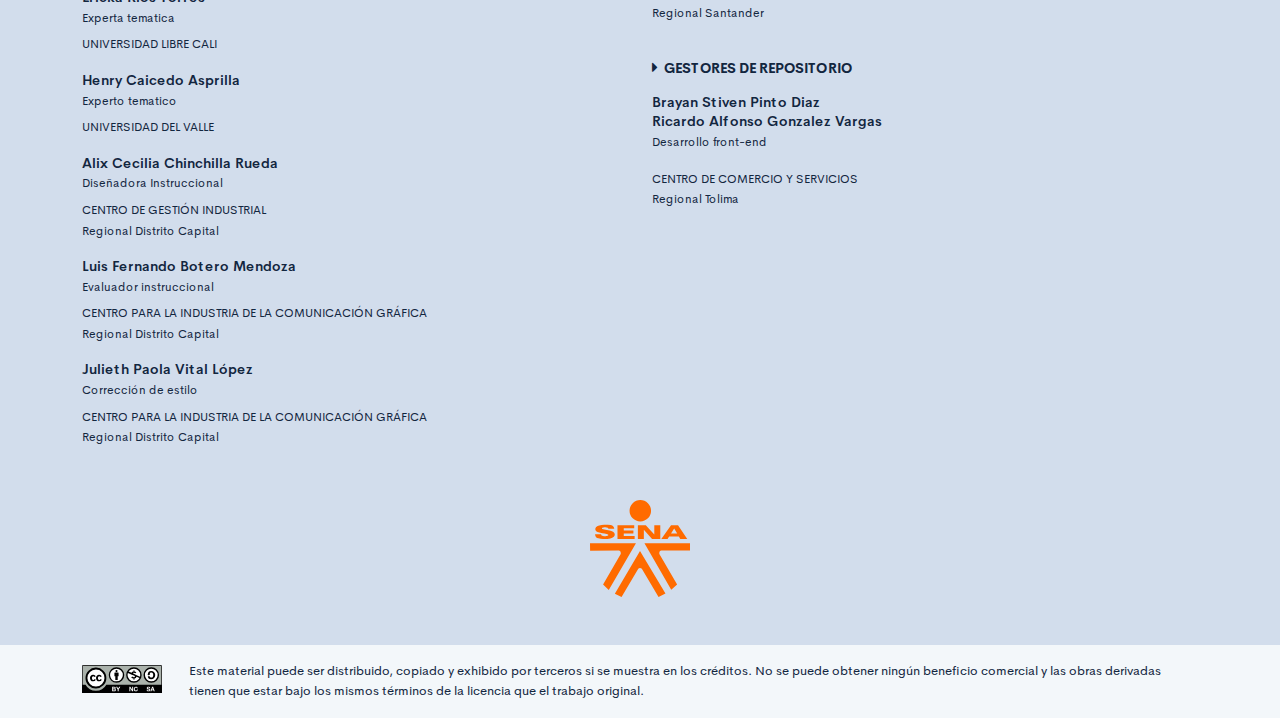
==== commit d5bec57b: "Ajustes Alix" ====
--- a/public/info.html
+++ b/public/info.html
@@ -119,14 +119,14 @@
                         <p class="footer-texto"><span class="text-small text-uppercase">CENTRO INDUSTRIAL DEL DISEÑO Y LA MANUFACTURA </span><br /><span class="text-small">Regional Santander </span></p>
                         <p class="footer-texto mb-2"><strong>Arnaldo Ríos Alvarado</strong><br /><span class="text-small">Experto temático<br /></span></p>
                         <p class="footer-texto"><span class="text-small text-uppercase">Universidad Santiago de Cali</span></p>
-                        <p class="footer-texto mb-2"><strong>Ericka Ríos Torres</strong><br /> <span class="text-small">Experta temática<br /></span></p>
+                        <p class="footer-texto mb-2"><strong>Ericka Ríos Torres</strong><br /> <span class="text-small">Experta tematica<br /></span></p>
                         <p class="footer-texto"><span class="text-small text-uppercase">Universidad Libre Cali</span></p>
-                        <p class="footer-texto mb-2"><strong>Henry Caicedo Asprilla</strong><br /> <span class="text-small">Experto temático<br /></span></p>
+                        <p class="footer-texto mb-2"><strong>Henry Caicedo Asprilla</strong><br /> <span class="text-small">Experto tematico<br /></span></p>
                         <p class="footer-texto"><span class="text-small text-uppercase">Universidad del Valle</span></p>
-                        <p class="footer-texto mb-2"><strong>Alix Cecilia Chinchilla Rueda</strong><br /> <span class="text-small">Diseñadora instruccional<br /></span></p>
+                        <p class="footer-texto mb-2"><strong>Alix Cecilia Chinchilla Rueda</strong><br /> <span class="text-small">Diseñadora Instruccional <br /></span></p>
                         <p class="footer-texto"><span class="text-small text-uppercase">Centro de Gestión Industrial</span><br /><span class="text-small">Regional Distrito Capital</span></p>
                         <p class="footer-texto mb-2"><strong>Luis Fernando Botero Mendoza</strong><br /> <span class="text-small">Evaluador instruccional<br /></span></p>
-                        <p class="footer-texto"><span class="text-small text-uppercase">Centro para la Industria de la Comunicación Gráfica</span><br /><span class="text-small">Regional Distrito Capital</span></p>
+                        <p class="footer-texto"><span class="text-small text-uppercase">Centro para la Industria de la Comunicación Gráfica</span><br /><span class="text-small">Regional Distrito Capital </span></p>
                         <p class="footer-texto mb-2"><strong>Julieth Paola Vital López</strong><br /> <span class="text-small">Corrección de estilo<br /></span></p>
                         <p class="footer-texto"><span class="text-small text-uppercase">Centro para la Industria de la Comunicación Gráfica</span><br /><span class="text-small">Regional Distrito Capital </span></p>
                     </div>
@@ -150,6 +150,7 @@
                         <p class="footer-texto"><span class="text-small text-uppercase">Centro de comercio y servicios </span><br /><span class="text-small">Regional Tolima</span></p>
                     </div>
                 </div>
+                <div class="row justify-content-center align-items-center mt-5"><img src="assets/images/logos/senaLogo.svg" style="max-width:100px" /></div>
             </div>
         </footer>
         <section id="cc">
